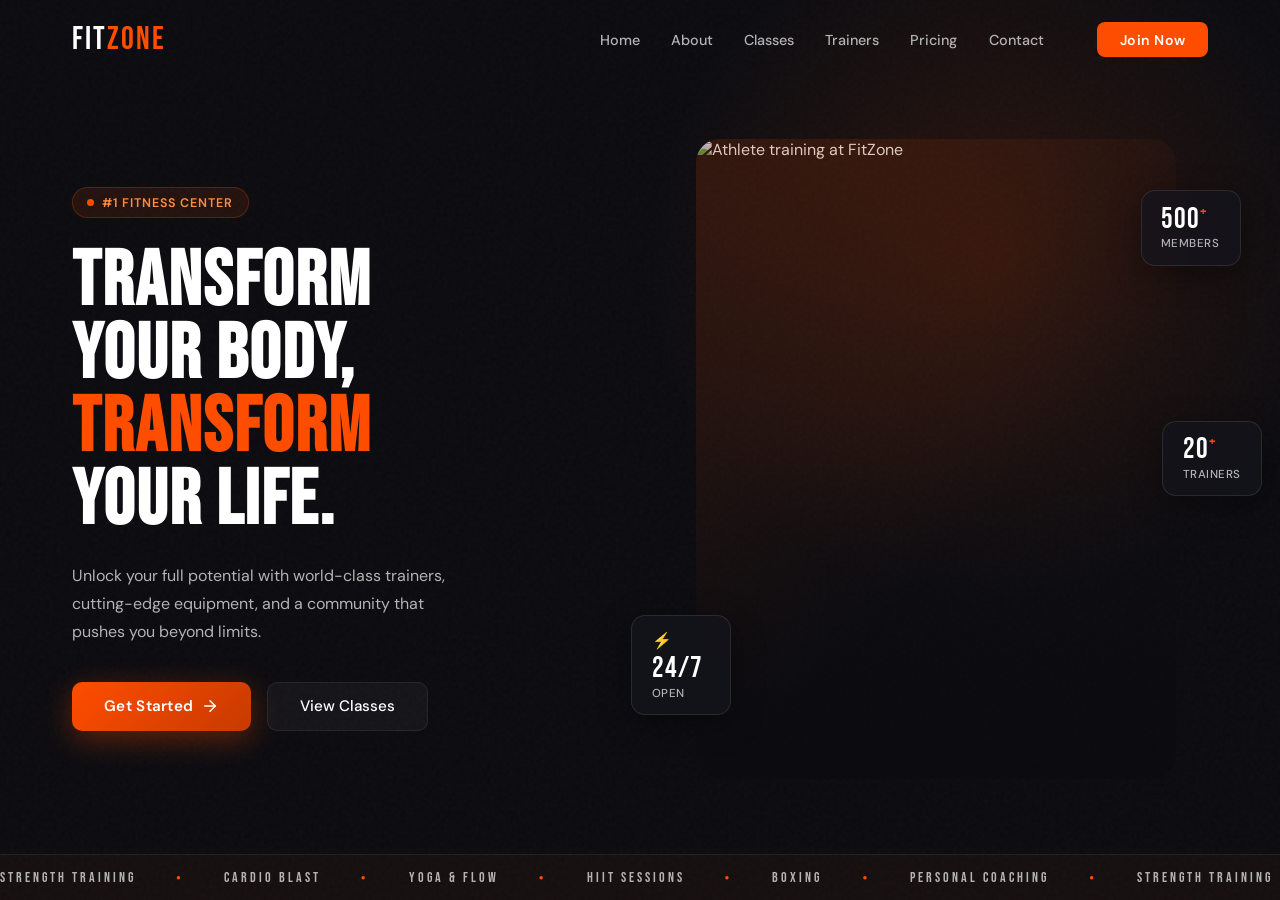
==== index.html @ bf04d856 "Add files via upload" ====
<!DOCTYPE html>
<html lang="en">
<head>
  <meta charset="UTF-8" />
  <meta name="viewport" content="width=device-width, initial-scale=1.0" />
  <title>FitZone — Transform Your Body</title>
  <link rel="stylesheet" href="style.css" />
  <link rel="preconnect" href="https://fonts.googleapis.com" />
  <link href="https://fonts.googleapis.com/css2?family=Bebas+Neue&family=DM+Sans:wght@300;400;500;600&display=swap" rel="stylesheet" />
</head>
<body>

  <!-- NAVBAR -->
  <nav class="navbar" id="navbar">
    <div class="nav-container">
      <a href="#" class="logo">Fit<span>Zone</span></a>

      <ul class="nav-links" id="navLinks">
        <li><a href="#" class="nav-link">Home</a></li>
        <li><a href="#" class="nav-link">About</a></li>
        <li><a href="#" class="nav-link">Classes</a></li>
        <li><a href="#" class="nav-link">Trainers</a></li>
        <li><a href="#" class="nav-link">Pricing</a></li>
        <li><a href="#" class="nav-link">Contact</a></li>
      </ul>

      <a href="#" class="btn-cta">Join Now</a>

      <button class="hamburger" id="hamburger" aria-label="Toggle menu">
        <span></span><span></span><span></span>
      </button>
    </div>
  </nav>

  <!-- HERO SECTION -->
  <section class="hero" id="hero">
    <div class="hero-noise"></div>

    <div class="hero-container">

      <!-- LEFT CONTENT -->
      <div class="hero-left fade-in">
        <div class="badge">
          <span class="badge-dot"></span>
          #1 Fitness Center
        </div>

        <h1 class="hero-heading">
          Transform<br />
          Your Body,<br />
          <span class="accent">Transform</span><br />
          Your Life.
        </h1>

        <p class="hero-sub">
          Unlock your full potential with world-class trainers, cutting-edge equipment, and a community that pushes you beyond limits.
        </p>

        <div class="hero-btns">
          <a href="#" class="btn-primary">
            Get Started
            <svg xmlns="http://www.w3.org/2000/svg" width="18" height="18" viewBox="0 0 24 24" fill="none" stroke="currentColor" stroke-width="2" stroke-linecap="round" stroke-linejoin="round"><line x1="5" y1="12" x2="19" y2="12"/><polyline points="12 5 19 12 12 19"/></svg>
          </a>
          <a href="#" class="btn-ghost">View Classes</a>
        </div>
      </div>

      <!-- RIGHT IMAGE + STATS -->
      <div class="hero-right fade-in fade-delay">
        <div class="hero-image-wrap">
          <img
            src="https://images.unsplash.com/photo-1534438327276-14e5300c3a48?w=700&q=80&fit=crop"
            alt="Athlete training at FitZone"
            class="hero-img"
          />
          <div class="img-glow"></div>
        </div>

        <!-- STAT CARDS -->
        <div class="stat-card stat-top">
          <span class="stat-num">500<sup>+</sup></span>
          <span class="stat-label">Members</span>
        </div>
        <div class="stat-card stat-mid">
          <span class="stat-num">20<sup>+</sup></span>
          <span class="stat-label">Trainers</span>
        </div>
        <div class="stat-card stat-bot">
          <span class="stat-icon">⚡</span>
          <span class="stat-num">24/7</span>
          <span class="stat-label">Open</span>
        </div>
      </div>

    </div>

    <!-- SCROLLING TICKER -->
    <div class="ticker-wrap">
      <div class="ticker">
        <span>STRENGTH TRAINING</span><span class="dot">●</span>
        <span>CARDIO BLAST</span><span class="dot">●</span>
        <span>YOGA & FLOW</span><span class="dot">●</span>
        <span>HIIT SESSIONS</span><span class="dot">●</span>
        <span>BOXING</span><span class="dot">●</span>
        <span>PERSONAL COACHING</span><span class="dot">●</span>
        <span>STRENGTH TRAINING</span><span class="dot">●</span>
        <span>CARDIO BLAST</span><span class="dot">●</span>
        <span>YOGA & FLOW</span><span class="dot">●</span>
        <span>HIIT SESSIONS</span><span class="dot">●</span>
        <span>BOXING</span><span class="dot">●</span>
        <span>PERSONAL COACHING</span><span class="dot">●</span>
      </div>
    </div>
  </section>

  <script src="script.js"></script>
</body>
</html>
---- style.css ----
/* ─── RESET & BASE ─────────────────────────────── */
*, *::before, *::after { margin: 0; padding: 0; box-sizing: border-box; }

:root {
  --bg:       #0b0b0f;
  --card:     #15151d;
  --accent:   #ff4d00;
  --accent2:  #ff8c42;
  --white:    #ffffff;
  --muted:    #b3b3b3;
  --border:   rgba(255,255,255,0.07);
  --font-display: 'Bebas Neue', sans-serif;
  --font-body:    'DM Sans', sans-serif;
}

html { scroll-behavior: smooth; }

body {
  background: var(--bg);
  color: var(--white);
  font-family: var(--font-body);
  overflow-x: hidden;
}

/* ─── NAVBAR ────────────────────────────────────── */
.navbar {
  position: fixed;
  top: 0; left: 0; right: 0;
  z-index: 100;
  padding: 1.25rem 0;
  transition: background 0.35s, padding 0.35s, box-shadow 0.35s;
}

.navbar.scrolled {
  background: rgba(11,11,15,0.92);
  backdrop-filter: blur(18px);
  padding: 0.85rem 0;
  box-shadow: 0 4px 30px rgba(0,0,0,0.5);
}

.nav-container {
  max-width: 1200px;
  margin: 0 auto;
  padding: 0 2rem;
  display: flex;
  align-items: center;
  gap: 2.5rem;
}

.logo {
  font-family: var(--font-display);
  font-size: 2rem;
  letter-spacing: 2px;
  text-decoration: none;
  color: var(--white);
  flex-shrink: 0;
}
.logo span { color: var(--accent); }

.nav-links {
  display: flex;
  list-style: none;
  gap: 0.25rem;
  margin-left: auto;
}

.nav-link {
  display: block;
  padding: 0.45rem 0.85rem;
  color: var(--muted);
  text-decoration: none;
  font-size: 0.9rem;
  font-weight: 500;
  border-radius: 6px;
  transition: color 0.2s, background 0.2s;
}
.nav-link:hover { color: var(--white); background: rgba(255,255,255,0.05); }

.btn-cta {
  flex-shrink: 0;
  padding: 0.55rem 1.4rem;
  background: var(--accent);
  color: var(--white);
  text-decoration: none;
  font-size: 0.88rem;
  font-weight: 600;
  border-radius: 8px;
  letter-spacing: 0.5px;
  transition: background 0.25s, transform 0.2s;
}
.btn-cta:hover { background: #e03e00; transform: translateY(-1px); }

.hamburger {
  display: none;
  flex-direction: column;
  gap: 5px;
  background: none;
  border: none;
  cursor: pointer;
  padding: 4px;
  margin-left: auto;
}
.hamburger span {
  display: block;
  width: 24px;
  height: 2px;
  background: var(--white);
  border-radius: 2px;
  transition: transform 0.3s, opacity 0.3s;
}
.hamburger.open span:nth-child(1) { transform: translateY(7px) rotate(45deg); }
.hamburger.open span:nth-child(2) { opacity: 0; }
.hamburger.open span:nth-child(3) { transform: translateY(-7px) rotate(-45deg); }

/* ─── HERO ──────────────────────────────────────── */
.hero {
  min-height: 100vh;
  display: flex;
  flex-direction: column;
  position: relative;
  overflow: hidden;
}

/* Noise texture overlay */
.hero-noise {
  position: absolute;
  inset: 0;
  opacity: 0.03;
  background-image: url("data:image/svg+xml,%3Csvg viewBox='0 0 256 256' xmlns='http://www.w3.org/2000/svg'%3E%3Cfilter id='n'%3E%3CfeTurbulence type='fractalNoise' baseFrequency='0.9' numOctaves='4'/%3E%3C/filter%3E%3Crect width='100%25' height='100%25' filter='url(%23n)'/%3E%3C/svg%3E");
  pointer-events: none;
}

/* Background radial glow */
.hero::before {
  content: '';
  position: absolute;
  top: -10%;
  right: -5%;
  width: 700px;
  height: 700px;
  background: radial-gradient(circle, rgba(255,77,0,0.13) 0%, transparent 70%);
  pointer-events: none;
}

.hero-container {
  flex: 1;
  max-width: 1200px;
  margin: 0 auto;
  padding: 0 2rem;
  width: 100%;
  display: grid;
  grid-template-columns: 1fr 1fr;
  gap: 3rem;
  align-items: center;
  padding-top: 8rem;
  padding-bottom: 4rem;
}

/* ─── LEFT CONTENT ──────────────────────────────── */
.badge {
  display: inline-flex;
  align-items: center;
  gap: 0.5rem;
  background: rgba(255,77,0,0.1);
  border: 1px solid rgba(255,77,0,0.25);
  color: var(--accent2);
  font-size: 0.78rem;
  font-weight: 600;
  letter-spacing: 1px;
  text-transform: uppercase;
  padding: 0.4rem 0.9rem;
  border-radius: 50px;
  margin-bottom: 1.75rem;
}
.badge-dot {
  width: 7px; height: 7px;
  background: var(--accent);
  border-radius: 50%;
  animation: pulse 1.8s infinite;
}
@keyframes pulse {
  0%, 100% { opacity: 1; transform: scale(1); }
  50% { opacity: 0.5; transform: scale(1.4); }
}

.hero-heading {
  font-family: var(--font-display);
  font-size: clamp(3.5rem, 6vw, 6rem);
  line-height: 0.95;
  letter-spacing: 2px;
  text-transform: uppercase;
  margin-bottom: 1.5rem;
}
.hero-heading .accent { color: var(--accent); }

.hero-sub {
  color: var(--muted);
  font-size: 1rem;
  line-height: 1.75;
  max-width: 400px;
  margin-bottom: 2.25rem;
}

.hero-btns {
  display: flex;
  gap: 1rem;
  flex-wrap: wrap;
}

.btn-primary {
  display: inline-flex;
  align-items: center;
  gap: 0.5rem;
  padding: 0.85rem 2rem;
  background: linear-gradient(135deg, var(--accent), #c73a00);
  color: var(--white);
  text-decoration: none;
  font-weight: 600;
  font-size: 0.95rem;
  border-radius: 10px;
  letter-spacing: 0.3px;
  box-shadow: 0 8px 30px rgba(255,77,0,0.35);
  transition: transform 0.2s, box-shadow 0.2s;
}
.btn-primary:hover {
  transform: translateY(-3px);
  box-shadow: 0 14px 40px rgba(255,77,0,0.5);
}
.btn-primary svg { transition: transform 0.2s; }
.btn-primary:hover svg { transform: translateX(4px); }

.btn-ghost {
  display: inline-flex;
  align-items: center;
  padding: 0.85rem 2rem;
  border: 1px solid var(--border);
  color: var(--white);
  text-decoration: none;
  font-weight: 500;
  font-size: 0.95rem;
  border-radius: 10px;
  background: rgba(255,255,255,0.04);
  transition: background 0.2s, border-color 0.2s, transform 0.2s;
}
.btn-ghost:hover {
  background: rgba(255,255,255,0.09);
  border-color: rgba(255,255,255,0.2);
  transform: translateY(-3px);
}

/* ─── RIGHT IMAGE ───────────────────────────────── */
.hero-right {
  position: relative;
  display: flex;
  justify-content: center;
  align-items: center;
}

.hero-image-wrap {
  position: relative;
  border-radius: 24px;
  overflow: hidden;
  width: 100%;
  max-width: 480px;
  aspect-ratio: 3/4;
}

.hero-img {
  width: 100%;
  height: 100%;
  object-fit: cover;
  display: block;
  filter: brightness(0.85) saturate(1.1);
  transition: transform 6s ease;
}
.hero-img:hover { transform: scale(1.04); }

/* Orange gradient overlay on image */
.img-glow {
  position: absolute;
  inset: 0;
  background: linear-gradient(
    to top,
    rgba(11,11,15,0.7) 0%,
    transparent 50%
  ), linear-gradient(
    135deg,
    rgba(255,77,0,0.15) 0%,
    transparent 60%
  );
}

/* ─── STAT CARDS (glassmorphism) ─────────────────── */
.stat-card {
  position: absolute;
  display: flex;
  flex-direction: column;
  gap: 2px;
  padding: 0.85rem 1.2rem;
  background: rgba(21,21,29,0.75);
  backdrop-filter: blur(16px);
  border: 1px solid rgba(255,255,255,0.1);
  border-radius: 14px;
  box-shadow: 0 8px 32px rgba(0,0,0,0.4);
  min-width: 100px;
}

.stat-num {
  font-family: var(--font-display);
  font-size: 1.8rem;
  letter-spacing: 1px;
  color: var(--white);
  line-height: 1;
}
.stat-num sup { font-size: 1rem; color: var(--accent); }
.stat-label { font-size: 0.72rem; color: var(--muted); font-weight: 500; letter-spacing: 0.5px; text-transform: uppercase; }
.stat-icon { font-size: 1rem; margin-bottom: 2px; }

.stat-top { top: 8%; right: -6%; }
.stat-mid { top: 44%; right: -10%; }
.stat-bot { bottom: 10%; left: -6%; }

/* ─── TICKER ────────────────────────────────────── */
.ticker-wrap {
  overflow: hidden;
  border-top: 1px solid var(--border);
  padding: 0.9rem 0;
  background: rgba(255,77,0,0.04);
}

.ticker {
  display: flex;
  gap: 2.5rem;
  width: max-content;
  animation: ticker 22s linear infinite;
  font-family: var(--font-display);
  font-size: 0.85rem;
  letter-spacing: 3px;
  color: var(--muted);
}
.ticker span { white-space: nowrap; }
.ticker .dot { color: var(--accent); font-size: 0.5rem; align-self: center; }

@keyframes ticker {
  from { transform: translateX(0); }
  to   { transform: translateX(-50%); }
}

/* ─── FADE IN ANIMATION ─────────────────────────── */
.fade-in {
  opacity: 0;
  transform: translateY(28px);
  transition: opacity 0.8s ease, transform 0.8s ease;
}
.fade-in.visible { opacity: 1; transform: translateY(0); }
.fade-delay { transition-delay: 0.25s; }

/* ─── RESPONSIVE ────────────────────────────────── */
@media (max-width: 960px) {
  .hero-container {
    grid-template-columns: 1fr;
    text-align: center;
    padding-top: 7rem;
    gap: 3rem;
  }
  .hero-sub { margin: 0 auto 2.25rem; }
  .hero-btns { justify-content: center; }
  .badge { justify-content: center; }

  .hero-right { justify-content: center; }
  .hero-image-wrap { max-width: 380px; aspect-ratio: 4/3; }

  .stat-top { top: -8%; right: 0; }
  .stat-mid { top: auto; bottom: -8%; right: 0; }
  .stat-bot { bottom: -8%; left: 0; }
}

@media (max-width: 768px) {
  .nav-links, .btn-cta { display: none; }

  .nav-links.open {
    display: flex;
    flex-direction: column;
    position: fixed;
    top: 0; left: 0; right: 0;
    height: 100vh;
    background: rgba(11,11,15,0.97);
    backdrop-filter: blur(20px);
    justify-content: center;
    align-items: center;
    gap: 0.5rem;
    z-index: 90;
  }
  .nav-links.open .nav-link {
    font-size: 1.5rem;
    padding: 0.7rem 2rem;
    color: var(--white);
  }

  .hamburger { display: flex; z-index: 101; }
  .nav-container { gap: 1rem; }

  .hero-heading { font-size: clamp(2.8rem, 10vw, 4rem); }
  .hero-image-wrap { max-width: 300px; }

  .stat-top { top: -5%; right: -2%; font-size: 0.85rem; min-width: 80px; padding: 0.6rem 0.9rem; }
  .stat-mid { display: none; }
  .stat-bot { bottom: -5%; left: -2%; min-width: 80px; padding: 0.6rem 0.9rem; }
  .stat-num { font-size: 1.4rem; }
}

@media (max-width: 400px) {
  .hero-container { padding: 0 1.25rem; padding-top: 6.5rem; }
  .btn-primary, .btn-ghost { padding: 0.75rem 1.4rem; font-size: 0.88rem; }
}
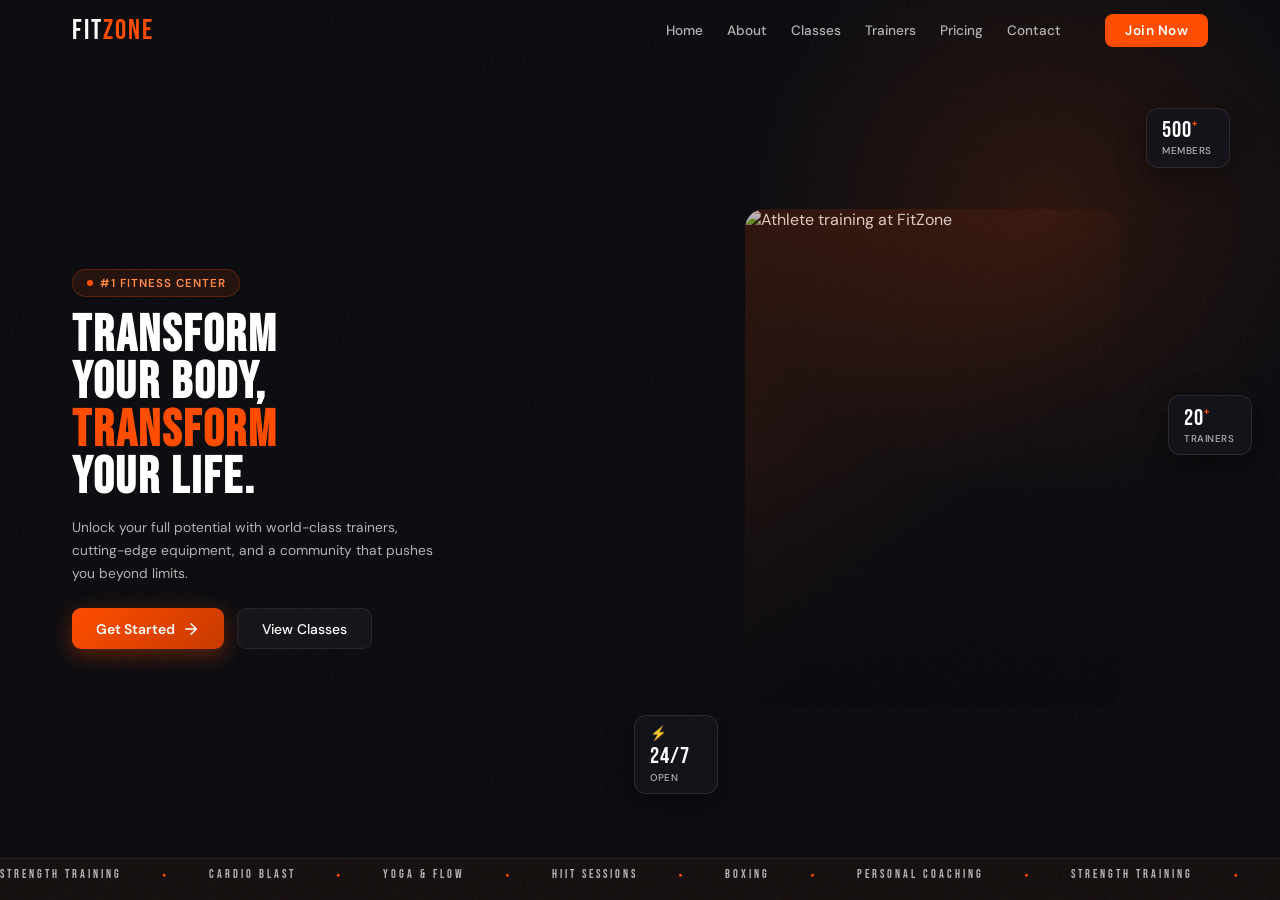
==== commit 70e8eada: "new chnges docs removed" ====
--- a/index.html
+++ b/index.html
@@ -1,118 +1,118 @@
-<!DOCTYPE html>
-<html lang="en">
-<head>
-  <meta charset="UTF-8" />
-  <meta name="viewport" content="width=device-width, initial-scale=1.0" />
-  <title>FitZone — Transform Your Body</title>
-  <link rel="stylesheet" href="style.css" />
-  <link rel="preconnect" href="https://fonts.googleapis.com" />
-  <link href="https://fonts.googleapis.com/css2?family=Bebas+Neue&family=DM+Sans:wght@300;400;500;600&display=swap" rel="stylesheet" />
-</head>
-<body>
-
-  <!-- NAVBAR -->
-  <nav class="navbar" id="navbar">
-    <div class="nav-container">
-      <a href="#" class="logo">Fit<span>Zone</span></a>
-
-      <ul class="nav-links" id="navLinks">
-        <li><a href="#" class="nav-link">Home</a></li>
-        <li><a href="#" class="nav-link">About</a></li>
-        <li><a href="#" class="nav-link">Classes</a></li>
-        <li><a href="#" class="nav-link">Trainers</a></li>
-        <li><a href="#" class="nav-link">Pricing</a></li>
-        <li><a href="#" class="nav-link">Contact</a></li>
-      </ul>
-
-      <a href="#" class="btn-cta">Join Now</a>
-
-      <button class="hamburger" id="hamburger" aria-label="Toggle menu">
-        <span></span><span></span><span></span>
-      </button>
-    </div>
-  </nav>
-
-  <!-- HERO SECTION -->
-  <section class="hero" id="hero">
-    <div class="hero-noise"></div>
-
-    <div class="hero-container">
-
-      <!-- LEFT CONTENT -->
-      <div class="hero-left fade-in">
-        <div class="badge">
-          <span class="badge-dot"></span>
-          #1 Fitness Center
-        </div>
-
-        <h1 class="hero-heading">
-          Transform<br />
-          Your Body,<br />
-          <span class="accent">Transform</span><br />
-          Your Life.
-        </h1>
-
-        <p class="hero-sub">
-          Unlock your full potential with world-class trainers, cutting-edge equipment, and a community that pushes you beyond limits.
-        </p>
-
-        <div class="hero-btns">
-          <a href="#" class="btn-primary">
-            Get Started
-            <svg xmlns="http://www.w3.org/2000/svg" width="18" height="18" viewBox="0 0 24 24" fill="none" stroke="currentColor" stroke-width="2" stroke-linecap="round" stroke-linejoin="round"><line x1="5" y1="12" x2="19" y2="12"/><polyline points="12 5 19 12 12 19"/></svg>
-          </a>
-          <a href="#" class="btn-ghost">View Classes</a>
-        </div>
-      </div>
-
-      <!-- RIGHT IMAGE + STATS -->
-      <div class="hero-right fade-in fade-delay">
-        <div class="hero-image-wrap">
-          <img
-            src="https://images.unsplash.com/photo-1534438327276-14e5300c3a48?w=700&q=80&fit=crop"
-            alt="Athlete training at FitZone"
-            class="hero-img"
-          />
-          <div class="img-glow"></div>
-        </div>
-
-        <!-- STAT CARDS -->
-        <div class="stat-card stat-top">
-          <span class="stat-num">500<sup>+</sup></span>
-          <span class="stat-label">Members</span>
-        </div>
-        <div class="stat-card stat-mid">
-          <span class="stat-num">20<sup>+</sup></span>
-          <span class="stat-label">Trainers</span>
-        </div>
-        <div class="stat-card stat-bot">
-          <span class="stat-icon">⚡</span>
-          <span class="stat-num">24/7</span>
-          <span class="stat-label">Open</span>
-        </div>
-      </div>
-
-    </div>
-
-    <!-- SCROLLING TICKER -->
-    <div class="ticker-wrap">
-      <div class="ticker">
-        <span>STRENGTH TRAINING</span><span class="dot">●</span>
-        <span>CARDIO BLAST</span><span class="dot">●</span>
-        <span>YOGA & FLOW</span><span class="dot">●</span>
-        <span>HIIT SESSIONS</span><span class="dot">●</span>
-        <span>BOXING</span><span class="dot">●</span>
-        <span>PERSONAL COACHING</span><span class="dot">●</span>
-        <span>STRENGTH TRAINING</span><span class="dot">●</span>
-        <span>CARDIO BLAST</span><span class="dot">●</span>
-        <span>YOGA & FLOW</span><span class="dot">●</span>
-        <span>HIIT SESSIONS</span><span class="dot">●</span>
-        <span>BOXING</span><span class="dot">●</span>
-        <span>PERSONAL COACHING</span><span class="dot">●</span>
-      </div>
-    </div>
-  </section>
-
-  <script src="script.js"></script>
-</body>
+<!DOCTYPE html>
+<html lang="en">
+<head>
+  <meta charset="UTF-8" />
+  <meta name="viewport" content="width=device-width, initial-scale=1.0" />
+  <title>FitZone — Transform Your Body</title>
+  <link rel="stylesheet" href="style.css" />
+  <link rel="preconnect" href="https://fonts.googleapis.com" />
+  <link href="https://fonts.googleapis.com/css2?family=Bebas+Neue&family=DM+Sans:wght@300;400;500;600&display=swap" rel="stylesheet" />
+</head>
+<body>
+
+  <!-- NAVBAR -->
+  <nav class="navbar" id="navbar">
+    <div class="nav-container">
+      <a href="#" class="logo">Fit<span>Zone</span></a>
+
+      <ul class="nav-links" id="navLinks">
+        <li><a href="#" class="nav-link">Home</a></li>
+        <li><a href="#" class="nav-link">About</a></li>
+        <li><a href="#" class="nav-link">Classes</a></li>
+        <li><a href="#" class="nav-link">Trainers</a></li>
+        <li><a href="#" class="nav-link">Pricing</a></li>
+        <li><a href="#" class="nav-link">Contact</a></li>
+      </ul>
+
+      <a href="#" class="btn-cta">Join Now</a>
+
+      <button class="hamburger" id="hamburger" aria-label="Toggle menu">
+        <span></span><span></span><span></span>
+      </button>
+    </div>
+  </nav>
+
+  <!-- HERO SECTION -->
+  <section class="hero" id="hero">
+    <div class="hero-noise"></div>
+
+    <div class="hero-container">
+
+      <!-- LEFT CONTENT -->
+      <div class="hero-left fade-in">
+        <div class="badge">
+          <span class="badge-dot"></span>
+          #1 Fitness Center
+        </div>
+
+        <h1 class="hero-heading">
+          Transform<br />
+          Your Body,<br />
+          <span class="accent">Transform</span><br />
+          Your Life.
+        </h1>
+
+        <p class="hero-sub">
+          Unlock your full potential with world-class trainers, cutting-edge equipment, and a community that pushes you beyond limits.
+        </p>
+
+        <div class="hero-btns">
+          <a href="#" class="btn-primary">
+            Get Started
+            <svg xmlns="http://www.w3.org/2000/svg" width="18" height="18" viewBox="0 0 24 24" fill="none" stroke="currentColor" stroke-width="2" stroke-linecap="round" stroke-linejoin="round"><line x1="5" y1="12" x2="19" y2="12"/><polyline points="12 5 19 12 12 19"/></svg>
+          </a>
+          <a href="#" class="btn-ghost">View Classes</a>
+        </div>
+      </div>
+
+      <!-- RIGHT IMAGE + STATS -->
+      <div class="hero-right fade-in fade-delay">
+        <div class="hero-image-wrap">
+          <img
+            src="https://images.unsplash.com/photo-1534438327276-14e5300c3a48?w=700&q=80&fit=crop"
+            alt="Athlete training at FitZone"
+            class="hero-img"
+          />
+          <div class="img-glow"></div>
+        </div>
+
+        <!-- STAT CARDS -->
+        <div class="stat-card stat-top">
+          <span class="stat-num">500<sup>+</sup></span>
+          <span class="stat-label">Members</span>
+        </div>
+        <div class="stat-card stat-mid">
+          <span class="stat-num">20<sup>+</sup></span>
+          <span class="stat-label">Trainers</span>
+        </div>
+        <div class="stat-card stat-bot">
+          <span class="stat-icon">⚡</span>
+          <span class="stat-num">24/7</span>
+          <span class="stat-label">Open</span>
+        </div>
+      </div>
+
+    </div>
+
+    <!-- SCROLLING TICKER -->
+    <div class="ticker-wrap">
+      <div class="ticker">
+        <span>STRENGTH TRAINING</span><span class="dot">●</span>
+        <span>CARDIO BLAST</span><span class="dot">●</span>
+        <span>YOGA & FLOW</span><span class="dot">●</span>
+        <span>HIIT SESSIONS</span><span class="dot">●</span>
+        <span>BOXING</span><span class="dot">●</span>
+        <span>PERSONAL COACHING</span><span class="dot">●</span>
+        <span>STRENGTH TRAINING</span><span class="dot">●</span>
+        <span>CARDIO BLAST</span><span class="dot">●</span>
+        <span>YOGA & FLOW</span><span class="dot">●</span>
+        <span>HIIT SESSIONS</span><span class="dot">●</span>
+        <span>BOXING</span><span class="dot">●</span>
+        <span>PERSONAL COACHING</span><span class="dot">●</span>
+      </div>
+    </div>
+  </section>
+
+  <script src="script.js"></script>
+</body>
 </html>
--- a/style.css
+++ b/style.css
@@ -1,415 +1,397 @@
-/* ─── RESET & BASE ─────────────────────────────── */
-*, *::before, *::after { margin: 0; padding: 0; box-sizing: border-box; }
-
-:root {
-  --bg:       #0b0b0f;
-  --card:     #15151d;
-  --accent:   #ff4d00;
-  --accent2:  #ff8c42;
-  --white:    #ffffff;
-  --muted:    #b3b3b3;
-  --border:   rgba(255,255,255,0.07);
-  --font-display: 'Bebas Neue', sans-serif;
-  --font-body:    'DM Sans', sans-serif;
-}
-
-html { scroll-behavior: smooth; }
-
-body {
-  background: var(--bg);
-  color: var(--white);
-  font-family: var(--font-body);
-  overflow-x: hidden;
-}
-
-/* ─── NAVBAR ────────────────────────────────────── */
-.navbar {
-  position: fixed;
-  top: 0; left: 0; right: 0;
-  z-index: 100;
-  padding: 1.25rem 0;
-  transition: background 0.35s, padding 0.35s, box-shadow 0.35s;
-}
-
-.navbar.scrolled {
-  background: rgba(11,11,15,0.92);
-  backdrop-filter: blur(18px);
-  padding: 0.85rem 0;
-  box-shadow: 0 4px 30px rgba(0,0,0,0.5);
-}
-
-.nav-container {
-  max-width: 1200px;
-  margin: 0 auto;
-  padding: 0 2rem;
-  display: flex;
-  align-items: center;
-  gap: 2.5rem;
-}
-
-.logo {
-  font-family: var(--font-display);
-  font-size: 2rem;
-  letter-spacing: 2px;
-  text-decoration: none;
-  color: var(--white);
-  flex-shrink: 0;
-}
-.logo span { color: var(--accent); }
-
-.nav-links {
-  display: flex;
-  list-style: none;
-  gap: 0.25rem;
-  margin-left: auto;
-}
-
-.nav-link {
-  display: block;
-  padding: 0.45rem 0.85rem;
-  color: var(--muted);
-  text-decoration: none;
-  font-size: 0.9rem;
-  font-weight: 500;
-  border-radius: 6px;
-  transition: color 0.2s, background 0.2s;
-}
-.nav-link:hover { color: var(--white); background: rgba(255,255,255,0.05); }
-
-.btn-cta {
-  flex-shrink: 0;
-  padding: 0.55rem 1.4rem;
-  background: var(--accent);
-  color: var(--white);
-  text-decoration: none;
-  font-size: 0.88rem;
-  font-weight: 600;
-  border-radius: 8px;
-  letter-spacing: 0.5px;
-  transition: background 0.25s, transform 0.2s;
-}
-.btn-cta:hover { background: #e03e00; transform: translateY(-1px); }
-
-.hamburger {
-  display: none;
-  flex-direction: column;
-  gap: 5px;
-  background: none;
-  border: none;
-  cursor: pointer;
-  padding: 4px;
-  margin-left: auto;
-}
-.hamburger span {
-  display: block;
-  width: 24px;
-  height: 2px;
-  background: var(--white);
-  border-radius: 2px;
-  transition: transform 0.3s, opacity 0.3s;
-}
-.hamburger.open span:nth-child(1) { transform: translateY(7px) rotate(45deg); }
-.hamburger.open span:nth-child(2) { opacity: 0; }
-.hamburger.open span:nth-child(3) { transform: translateY(-7px) rotate(-45deg); }
-
-/* ─── HERO ──────────────────────────────────────── */
-.hero {
-  min-height: 100vh;
-  display: flex;
-  flex-direction: column;
-  position: relative;
-  overflow: hidden;
-}
-
-/* Noise texture overlay */
-.hero-noise {
-  position: absolute;
-  inset: 0;
-  opacity: 0.03;
-  background-image: url("data:image/svg+xml,%3Csvg viewBox='0 0 256 256' xmlns='http://www.w3.org/2000/svg'%3E%3Cfilter id='n'%3E%3CfeTurbulence type='fractalNoise' baseFrequency='0.9' numOctaves='4'/%3E%3C/filter%3E%3Crect width='100%25' height='100%25' filter='url(%23n)'/%3E%3C/svg%3E");
-  pointer-events: none;
-}
-
-/* Background radial glow */
-.hero::before {
-  content: '';
-  position: absolute;
-  top: -10%;
-  right: -5%;
-  width: 700px;
-  height: 700px;
-  background: radial-gradient(circle, rgba(255,77,0,0.13) 0%, transparent 70%);
-  pointer-events: none;
-}
-
-.hero-container {
-  flex: 1;
-  max-width: 1200px;
-  margin: 0 auto;
-  padding: 0 2rem;
-  width: 100%;
-  display: grid;
-  grid-template-columns: 1fr 1fr;
-  gap: 3rem;
-  align-items: center;
-  padding-top: 8rem;
-  padding-bottom: 4rem;
-}
-
-/* ─── LEFT CONTENT ──────────────────────────────── */
-.badge {
-  display: inline-flex;
-  align-items: center;
-  gap: 0.5rem;
-  background: rgba(255,77,0,0.1);
-  border: 1px solid rgba(255,77,0,0.25);
-  color: var(--accent2);
-  font-size: 0.78rem;
-  font-weight: 600;
-  letter-spacing: 1px;
-  text-transform: uppercase;
-  padding: 0.4rem 0.9rem;
-  border-radius: 50px;
-  margin-bottom: 1.75rem;
-}
-.badge-dot {
-  width: 7px; height: 7px;
-  background: var(--accent);
-  border-radius: 50%;
-  animation: pulse 1.8s infinite;
-}
-@keyframes pulse {
-  0%, 100% { opacity: 1; transform: scale(1); }
-  50% { opacity: 0.5; transform: scale(1.4); }
-}
-
-.hero-heading {
-  font-family: var(--font-display);
-  font-size: clamp(3.5rem, 6vw, 6rem);
-  line-height: 0.95;
-  letter-spacing: 2px;
-  text-transform: uppercase;
-  margin-bottom: 1.5rem;
-}
-.hero-heading .accent { color: var(--accent); }
-
-.hero-sub {
-  color: var(--muted);
-  font-size: 1rem;
-  line-height: 1.75;
-  max-width: 400px;
-  margin-bottom: 2.25rem;
-}
-
-.hero-btns {
-  display: flex;
-  gap: 1rem;
-  flex-wrap: wrap;
-}
-
-.btn-primary {
-  display: inline-flex;
-  align-items: center;
-  gap: 0.5rem;
-  padding: 0.85rem 2rem;
-  background: linear-gradient(135deg, var(--accent), #c73a00);
-  color: var(--white);
-  text-decoration: none;
-  font-weight: 600;
-  font-size: 0.95rem;
-  border-radius: 10px;
-  letter-spacing: 0.3px;
-  box-shadow: 0 8px 30px rgba(255,77,0,0.35);
-  transition: transform 0.2s, box-shadow 0.2s;
-}
-.btn-primary:hover {
-  transform: translateY(-3px);
-  box-shadow: 0 14px 40px rgba(255,77,0,0.5);
-}
-.btn-primary svg { transition: transform 0.2s; }
-.btn-primary:hover svg { transform: translateX(4px); }
-
-.btn-ghost {
-  display: inline-flex;
-  align-items: center;
-  padding: 0.85rem 2rem;
-  border: 1px solid var(--border);
-  color: var(--white);
-  text-decoration: none;
-  font-weight: 500;
-  font-size: 0.95rem;
-  border-radius: 10px;
-  background: rgba(255,255,255,0.04);
-  transition: background 0.2s, border-color 0.2s, transform 0.2s;
-}
-.btn-ghost:hover {
-  background: rgba(255,255,255,0.09);
-  border-color: rgba(255,255,255,0.2);
-  transform: translateY(-3px);
-}
-
-/* ─── RIGHT IMAGE ───────────────────────────────── */
-.hero-right {
-  position: relative;
-  display: flex;
-  justify-content: center;
-  align-items: center;
-}
-
-.hero-image-wrap {
-  position: relative;
-  border-radius: 24px;
-  overflow: hidden;
-  width: 100%;
-  max-width: 480px;
-  aspect-ratio: 3/4;
-}
-
-.hero-img {
-  width: 100%;
-  height: 100%;
-  object-fit: cover;
-  display: block;
-  filter: brightness(0.85) saturate(1.1);
-  transition: transform 6s ease;
-}
-.hero-img:hover { transform: scale(1.04); }
-
-/* Orange gradient overlay on image */
-.img-glow {
-  position: absolute;
-  inset: 0;
-  background: linear-gradient(
-    to top,
-    rgba(11,11,15,0.7) 0%,
-    transparent 50%
-  ), linear-gradient(
-    135deg,
-    rgba(255,77,0,0.15) 0%,
-    transparent 60%
-  );
-}
-
-/* ─── STAT CARDS (glassmorphism) ─────────────────── */
-.stat-card {
-  position: absolute;
-  display: flex;
-  flex-direction: column;
-  gap: 2px;
-  padding: 0.85rem 1.2rem;
-  background: rgba(21,21,29,0.75);
-  backdrop-filter: blur(16px);
-  border: 1px solid rgba(255,255,255,0.1);
-  border-radius: 14px;
-  box-shadow: 0 8px 32px rgba(0,0,0,0.4);
-  min-width: 100px;
-}
-
-.stat-num {
-  font-family: var(--font-display);
-  font-size: 1.8rem;
-  letter-spacing: 1px;
-  color: var(--white);
-  line-height: 1;
-}
-.stat-num sup { font-size: 1rem; color: var(--accent); }
-.stat-label { font-size: 0.72rem; color: var(--muted); font-weight: 500; letter-spacing: 0.5px; text-transform: uppercase; }
-.stat-icon { font-size: 1rem; margin-bottom: 2px; }
-
-.stat-top { top: 8%; right: -6%; }
-.stat-mid { top: 44%; right: -10%; }
-.stat-bot { bottom: 10%; left: -6%; }
-
-/* ─── TICKER ────────────────────────────────────── */
-.ticker-wrap {
-  overflow: hidden;
-  border-top: 1px solid var(--border);
-  padding: 0.9rem 0;
-  background: rgba(255,77,0,0.04);
-}
-
-.ticker {
-  display: flex;
-  gap: 2.5rem;
-  width: max-content;
-  animation: ticker 22s linear infinite;
-  font-family: var(--font-display);
-  font-size: 0.85rem;
-  letter-spacing: 3px;
-  color: var(--muted);
-}
-.ticker span { white-space: nowrap; }
-.ticker .dot { color: var(--accent); font-size: 0.5rem; align-self: center; }
-
-@keyframes ticker {
-  from { transform: translateX(0); }
-  to   { transform: translateX(-50%); }
-}
-
-/* ─── FADE IN ANIMATION ─────────────────────────── */
-.fade-in {
-  opacity: 0;
-  transform: translateY(28px);
-  transition: opacity 0.8s ease, transform 0.8s ease;
-}
-.fade-in.visible { opacity: 1; transform: translateY(0); }
-.fade-delay { transition-delay: 0.25s; }
-
-/* ─── RESPONSIVE ────────────────────────────────── */
-@media (max-width: 960px) {
-  .hero-container {
-    grid-template-columns: 1fr;
-    text-align: center;
-    padding-top: 7rem;
-    gap: 3rem;
-  }
-  .hero-sub { margin: 0 auto 2.25rem; }
-  .hero-btns { justify-content: center; }
-  .badge { justify-content: center; }
-
-  .hero-right { justify-content: center; }
-  .hero-image-wrap { max-width: 380px; aspect-ratio: 4/3; }
-
-  .stat-top { top: -8%; right: 0; }
-  .stat-mid { top: auto; bottom: -8%; right: 0; }
-  .stat-bot { bottom: -8%; left: 0; }
-}
-
-@media (max-width: 768px) {
-  .nav-links, .btn-cta { display: none; }
-
-  .nav-links.open {
-    display: flex;
-    flex-direction: column;
-    position: fixed;
-    top: 0; left: 0; right: 0;
-    height: 100vh;
-    background: rgba(11,11,15,0.97);
-    backdrop-filter: blur(20px);
-    justify-content: center;
-    align-items: center;
-    gap: 0.5rem;
-    z-index: 90;
-  }
-  .nav-links.open .nav-link {
-    font-size: 1.5rem;
-    padding: 0.7rem 2rem;
-    color: var(--white);
-  }
-
-  .hamburger { display: flex; z-index: 101; }
-  .nav-container { gap: 1rem; }
-
-  .hero-heading { font-size: clamp(2.8rem, 10vw, 4rem); }
-  .hero-image-wrap { max-width: 300px; }
-
-  .stat-top { top: -5%; right: -2%; font-size: 0.85rem; min-width: 80px; padding: 0.6rem 0.9rem; }
-  .stat-mid { display: none; }
-  .stat-bot { bottom: -5%; left: -2%; min-width: 80px; padding: 0.6rem 0.9rem; }
-  .stat-num { font-size: 1.4rem; }
-}
-
-@media (max-width: 400px) {
-  .hero-container { padding: 0 1.25rem; padding-top: 6.5rem; }
-  .btn-primary, .btn-ghost { padding: 0.75rem 1.4rem; font-size: 0.88rem; }
+/* ─── RESET & BASE ─────────────────────────────── */
+*, *::before, *::after { margin: 0; padding: 0; box-sizing: border-box; }
+
+:root {
+  --bg:       #0b0b0f;
+  --card:     #15151d;
+  --accent:   #ff4d00;
+  --accent2:  #ff8c42;
+  --white:    #ffffff;
+  --muted:    #b3b3b3;
+  --border:   rgba(255,255,255,0.07);
+  --font-display: 'Bebas Neue', sans-serif;
+  --font-body:    'DM Sans', sans-serif;
+}
+
+html, body {
+  height: 100%;
+  overflow: hidden;
+  scroll-behavior: smooth;
+}
+
+body {
+  background: var(--bg);
+  color: var(--white);
+  font-family: var(--font-body);
+}
+
+/* ─── NAVBAR ────────────────────────────────────── */
+.navbar {
+  position: fixed;
+  top: 0; left: 0; right: 0;
+  z-index: 100;
+  padding: 0.9rem 0;
+  transition: background 0.35s, box-shadow 0.35s;
+}
+
+.navbar.scrolled {
+  background: rgba(11,11,15,0.92);
+  backdrop-filter: blur(18px);
+  box-shadow: 0 4px 30px rgba(0,0,0,0.5);
+}
+
+.nav-container {
+  max-width: 1200px;
+  margin: 0 auto;
+  padding: 0 2rem;
+  display: flex;
+  align-items: center;
+  gap: 2rem;
+}
+
+.logo {
+  font-family: var(--font-display);
+  font-size: 1.75rem;
+  letter-spacing: 2px;
+  text-decoration: none;
+  color: var(--white);
+  flex-shrink: 0;
+}
+.logo span { color: var(--accent); }
+
+.nav-links {
+  display: flex;
+  list-style: none;
+  gap: 0;
+  margin-left: auto;
+}
+
+.nav-link {
+  display: block;
+  padding: 0.4rem 0.75rem;
+  color: var(--muted);
+  text-decoration: none;
+  font-size: 0.85rem;
+  font-weight: 500;
+  border-radius: 6px;
+  transition: color 0.2s, background 0.2s;
+}
+.nav-link:hover { color: var(--white); background: rgba(255,255,255,0.05); }
+
+.btn-cta {
+  flex-shrink: 0;
+  padding: 0.5rem 1.25rem;
+  background: var(--accent);
+  color: var(--white);
+  text-decoration: none;
+  font-size: 0.85rem;
+  font-weight: 600;
+  border-radius: 8px;
+  letter-spacing: 0.5px;
+  transition: background 0.25s, transform 0.2s;
+}
+.btn-cta:hover { background: #e03e00; transform: translateY(-1px); }
+
+.hamburger {
+  display: none;
+  flex-direction: column;
+  gap: 5px;
+  background: none;
+  border: none;
+  cursor: pointer;
+  padding: 4px;
+  margin-left: auto;
+}
+.hamburger span {
+  display: block;
+  width: 24px;
+  height: 2px;
+  background: var(--white);
+  border-radius: 2px;
+  transition: transform 0.3s, opacity 0.3s;
+}
+.hamburger.open span:nth-child(1) { transform: translateY(7px) rotate(45deg); }
+.hamburger.open span:nth-child(2) { opacity: 0; }
+.hamburger.open span:nth-child(3) { transform: translateY(-7px) rotate(-45deg); }
+
+/* ─── HERO — locked to 100vh ────────────────────── */
+.hero {
+  height: 100vh;
+  display: flex;
+  flex-direction: column;
+  position: relative;
+  overflow: hidden;
+}
+
+.hero-noise {
+  position: absolute;
+  inset: 0;
+  opacity: 0.03;
+  background-image: url("data:image/svg+xml,%3Csvg viewBox='0 0 256 256' xmlns='http://www.w3.org/2000/svg'%3E%3Cfilter id='n'%3E%3CfeTurbulence type='fractalNoise' baseFrequency='0.9' numOctaves='4'/%3E%3C/filter%3E%3Crect width='100%25' height='100%25' filter='url(%23n)'/%3E%3C/svg%3E");
+  pointer-events: none;
+}
+
+.hero::before {
+  content: '';
+  position: absolute;
+  top: -10%; right: -5%;
+  width: 600px; height: 600px;
+  background: radial-gradient(circle, rgba(255,77,0,0.13) 0%, transparent 70%);
+  pointer-events: none;
+}
+
+/* fills space between navbar (60px) and ticker (42px) */
+.hero-container {
+  flex: 1;
+  min-height: 0;
+  max-width: 1200px;
+  margin: 0 auto;
+  padding: 60px 2rem 0;
+  width: 100%;
+  display: grid;
+  grid-template-columns: 1fr 1fr;
+  gap: 2rem;
+  align-items: center;
+}
+
+/* ─── LEFT ──────────────────────────────────────── */
+.hero-left {
+  display: flex;
+  flex-direction: column;
+  justify-content: center;
+}
+
+.badge {
+  display: inline-flex;
+  align-items: center;
+  gap: 0.45rem;
+  background: rgba(255,77,0,0.1);
+  border: 1px solid rgba(255,77,0,0.25);
+  color: var(--accent2);
+  font-size: 0.72rem;
+  font-weight: 600;
+  letter-spacing: 1px;
+  text-transform: uppercase;
+  padding: 0.35rem 0.85rem;
+  border-radius: 50px;
+  margin-bottom: 0.9rem;
+  width: fit-content;
+}
+.badge-dot {
+  width: 6px; height: 6px;
+  background: var(--accent);
+  border-radius: 50%;
+  animation: pulse 1.8s infinite;
+}
+@keyframes pulse {
+  0%, 100% { opacity: 1; transform: scale(1); }
+  50%       { opacity: 0.5; transform: scale(1.4); }
+}
+
+.hero-heading {
+  font-family: var(--font-display);
+  font-size: clamp(2.4rem, 4vw, 4.8rem);
+  line-height: 0.93;
+  letter-spacing: 2px;
+  text-transform: uppercase;
+  margin-bottom: 0.85rem;
+}
+.hero-heading .accent { color: var(--accent); }
+
+.hero-sub {
+  color: var(--muted);
+  font-size: 0.86rem;
+  line-height: 1.7;
+  max-width: 370px;
+  margin-bottom: 1.4rem;
+}
+
+.hero-btns { display: flex; gap: 0.8rem; flex-wrap: wrap; }
+
+.btn-primary {
+  display: inline-flex;
+  align-items: center;
+  gap: 0.45rem;
+  padding: 0.65rem 1.5rem;
+  background: linear-gradient(135deg, var(--accent), #c73a00);
+  color: var(--white);
+  text-decoration: none;
+  font-weight: 600;
+  font-size: 0.87rem;
+  border-radius: 9px;
+  box-shadow: 0 6px 22px rgba(255,77,0,0.35);
+  transition: transform 0.2s, box-shadow 0.2s;
+  position: relative; overflow: hidden;
+}
+.btn-primary:hover { transform: translateY(-3px); box-shadow: 0 12px 32px rgba(255,77,0,0.5); }
+.btn-primary svg { transition: transform 0.2s; }
+.btn-primary:hover svg { transform: translateX(4px); }
+
+.btn-ghost {
+  display: inline-flex;
+  align-items: center;
+  padding: 0.65rem 1.5rem;
+  border: 1px solid var(--border);
+  color: var(--white);
+  text-decoration: none;
+  font-weight: 500;
+  font-size: 0.87rem;
+  border-radius: 9px;
+  background: rgba(255,255,255,0.04);
+  transition: background 0.2s, border-color 0.2s, transform 0.2s;
+}
+.btn-ghost:hover { background: rgba(255,255,255,0.09); border-color: rgba(255,255,255,0.2); transform: translateY(-3px); }
+
+/* ─── RIGHT IMAGE ───────────────────────────────── */
+.hero-right {
+  position: relative;
+  display: flex;
+  justify-content: center;
+  align-items: center;
+  height: 100%;
+}
+
+/* Image height = viewport minus navbar (60px) minus ticker (42px) minus some breathing room (24px) */
+.hero-image-wrap {
+  position: relative;
+  border-radius: 20px;
+  overflow: hidden;
+  height: calc(100vh - 60px - 42px - 24px);
+  max-height: 500px;
+  aspect-ratio: 3 / 4;
+  width: auto;
+}
+
+.hero-img {
+  width: 100%;
+  height: 100%;
+  object-fit: cover;
+  display: block;
+  filter: brightness(0.85) saturate(1.1);
+  transition: transform 6s ease;
+}
+.hero-img:hover { transform: scale(1.04); }
+
+.img-glow {
+  position: absolute; inset: 0;
+  background:
+    linear-gradient(to top, rgba(11,11,15,0.65) 0%, transparent 50%),
+    linear-gradient(135deg, rgba(255,77,0,0.15) 0%, transparent 60%);
+}
+
+/* ─── STAT CARDS ─────────────────────────────────── */
+.stat-card {
+  position: absolute;
+  display: flex;
+  flex-direction: column;
+  gap: 2px;
+  padding: 0.6rem 0.95rem;
+  background: rgba(21,21,29,0.82);
+  backdrop-filter: blur(16px);
+  border: 1px solid rgba(255,255,255,0.1);
+  border-radius: 12px;
+  box-shadow: 0 8px 28px rgba(0,0,0,0.4);
+  min-width: 84px;
+}
+
+.stat-num {
+  font-family: var(--font-display);
+  font-size: 1.45rem;
+  letter-spacing: 1px;
+  color: var(--white);
+  line-height: 1;
+}
+.stat-num sup { font-size: 0.8rem; color: var(--accent); }
+.stat-label { font-size: 0.62rem; color: var(--muted); font-weight: 500; letter-spacing: 0.5px; text-transform: uppercase; }
+.stat-icon { font-size: 0.85rem; margin-bottom: 1px; }
+
+.stat-top { top: 6%;  right: -4%; }
+.stat-mid { top: 42%; right: -8%; }
+.stat-bot { bottom: 8%; left: -4%; }
+
+/* ─── TICKER ────────────────────────────────────── */
+.ticker-wrap {
+  flex-shrink: 0;
+  overflow: hidden;
+  border-top: 1px solid var(--border);
+  padding: 0.62rem 0;
+  background: rgba(255,77,0,0.04);
+  height: 42px;
+}
+
+.ticker {
+  display: flex;
+  gap: 2.5rem;
+  width: max-content;
+  animation: ticker 22s linear infinite;
+  font-family: var(--font-display);
+  font-size: 0.75rem;
+  letter-spacing: 3px;
+  color: var(--muted);
+  line-height: 1;
+}
+.ticker span { white-space: nowrap; }
+.ticker .dot { color: var(--accent); font-size: 0.42rem; align-self: center; }
+
+@keyframes ticker {
+  from { transform: translateX(0); }
+  to   { transform: translateX(-50%); }
+}
+
+/* ─── FADE IN ───────────────────────────────────── */
+.fade-in { opacity: 0; transform: translateY(24px); transition: opacity 0.8s ease, transform 0.8s ease; }
+.fade-in.visible { opacity: 1; transform: translateY(0); }
+.fade-delay { transition-delay: 0.2s; }
+
+/* ─── RESPONSIVE ────────────────────────────────── */
+@media (max-width: 960px) {
+  html, body { overflow: auto; }
+  .hero { height: auto; min-height: 100vh; }
+
+  .hero-container {
+    grid-template-columns: 1fr;
+    text-align: center;
+    padding-top: 72px;
+    padding-bottom: 1rem;
+    gap: 1.5rem;
+    align-items: start;
+  }
+  .hero-sub  { margin: 0 auto 1.4rem; }
+  .hero-btns { justify-content: center; }
+  .badge     { margin: 0 auto 0.9rem; }
+
+  .hero-right { height: auto; padding: 2rem 0; }
+  .hero-image-wrap { height: auto; max-height: none; width: 300px; aspect-ratio: 3/4; }
+
+  .stat-top { top: -6%; right: 0; }
+  .stat-mid { top: auto; bottom: -6%; right: 0; }
+  .stat-bot { bottom: -6%; left: 0; }
+}
+
+@media (max-width: 768px) {
+  .nav-links, .btn-cta { display: none; }
+
+  .nav-links.open {
+    display: flex;
+    flex-direction: column;
+    position: fixed;
+    top: 0; left: 0; right: 0;
+    height: 100vh;
+    background: rgba(11,11,15,0.97);
+    backdrop-filter: blur(20px);
+    justify-content: center;
+    align-items: center;
+    gap: 0.5rem;
+    z-index: 90;
+  }
+  .nav-links.open .nav-link { font-size: 1.4rem; padding: 0.65rem 2rem; color: var(--white); }
+
+  .hamburger { display: flex; z-index: 101; }
+  .nav-container { gap: 1rem; }
+
+  .hero-image-wrap { width: 240px; }
+  .stat-top { top: -5%; right: -2%; min-width: 76px; padding: 0.5rem 0.75rem; }
+  .stat-mid { display: none; }
+  .stat-bot { bottom: -5%; left: -2%; min-width: 76px; padding: 0.5rem 0.75rem; }
+  .stat-num { font-size: 1.2rem; }
 }
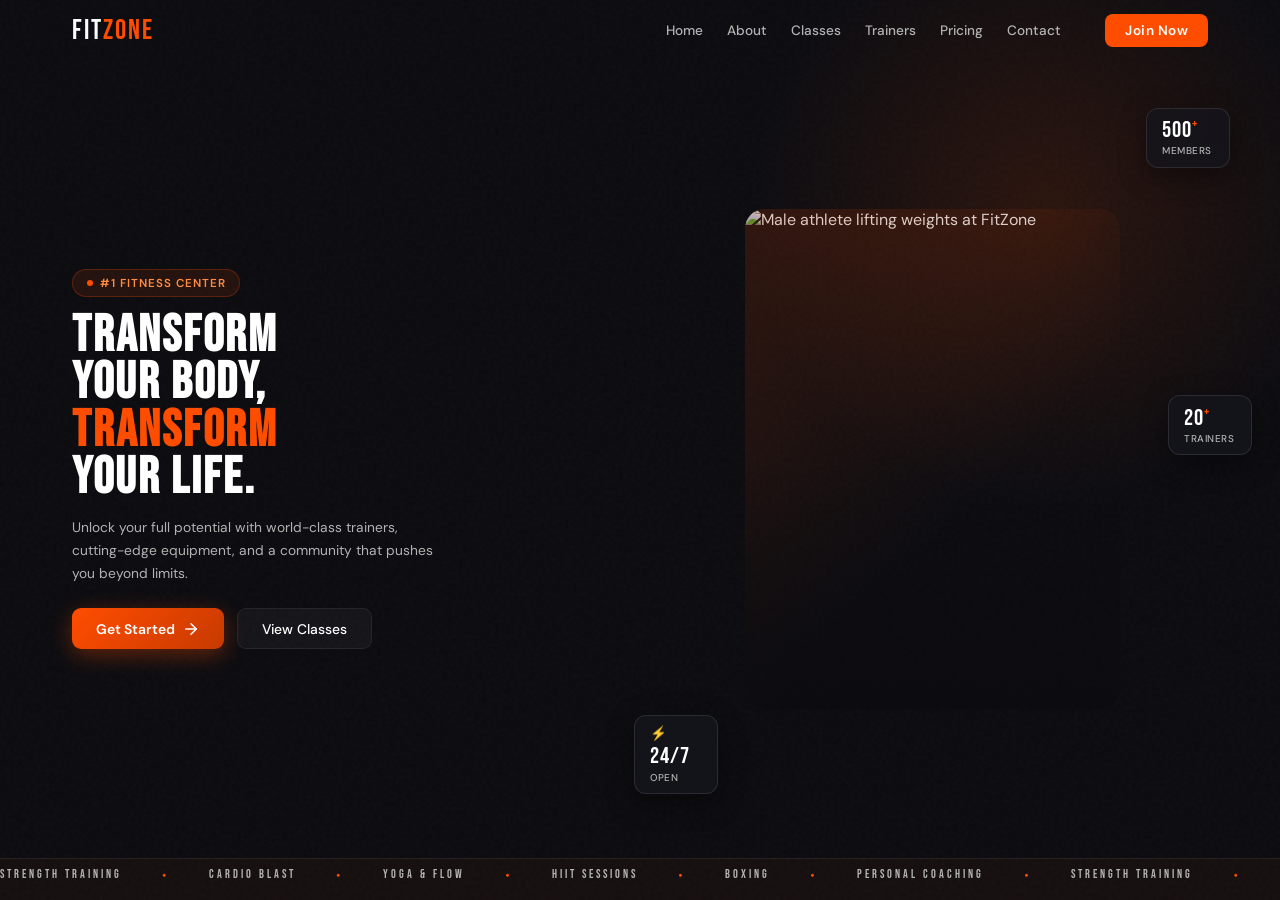
==== commit 3a395e82: "Main Image changed" ====
--- a/index.html
+++ b/index.html
@@ -69,10 +69,11 @@
       <div class="hero-right fade-in fade-delay">
         <div class="hero-image-wrap">
           <img
-            src="https://images.unsplash.com/photo-1534438327276-14e5300c3a48?w=700&q=80&fit=crop"
-            alt="Athlete training at FitZone"
-            class="hero-img"
-          />
+      src="https://images.unsplash.com/photo-1583454110551-21f2fa2afe61?w=800&q=80&fit=crop"
+      alt="Male athlete lifting weights at FitZone"
+      class="hero-img"
+    />
+
           <div class="img-glow"></div>
         </div>
 
